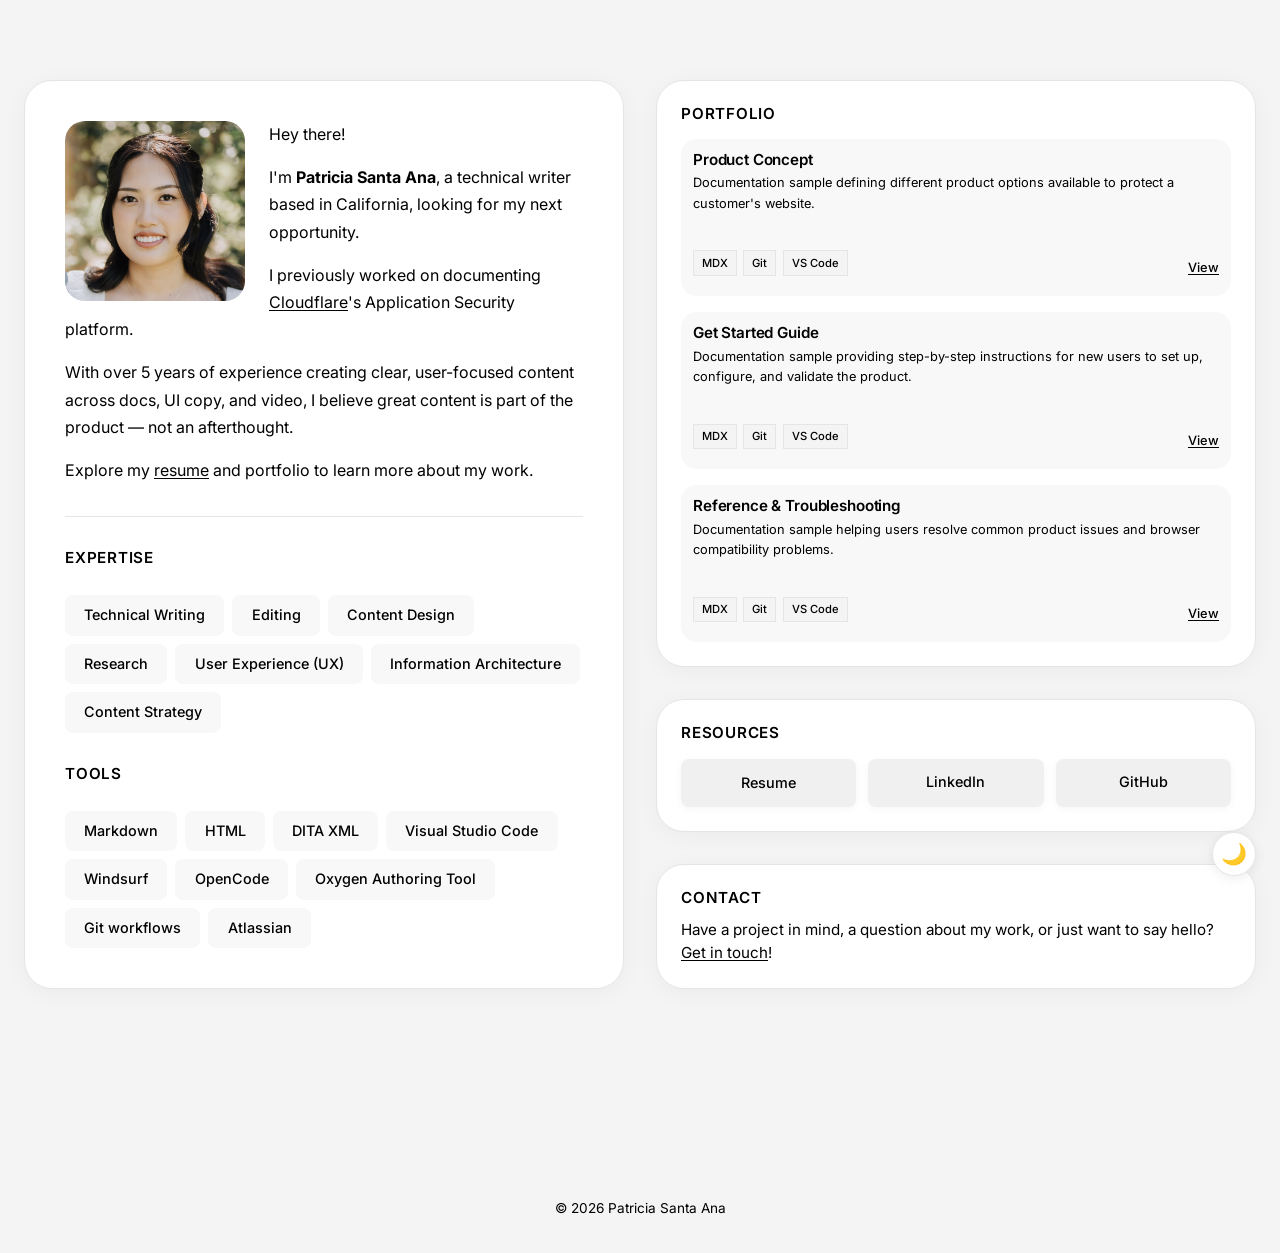
==== index.html @ 557c1bec "fixes 7/6/26" ====
<!DOCTYPE html>
<html lang="en">
<head>
  <meta charset="UTF-8">
  <meta name="viewport" content="width=device-width, initial-scale=1.0">
  <title>Patricia Santa Ana — Portfolio</title>
  <link rel="icon" type="image/png" href="favicon.png">
  <link rel="stylesheet" href="css/style.css">
</head>
<body>

  <button id="theme-toggle" class="theme-toggle" aria-label="Toggle dark mode"><span class="theme-toggle-icon">&#x23FE;</span></button>

  <section id="about" class="section">
    <div class="container">
      <div class="split-layout">
        <div class="split-left">
          <div class="bubble">
            <div class="about-photo">
            <img src="assets/Patricia%20Headshot.jpg" alt="Patricia Santa Ana">
          </div>
          <div class="about-text">
            <p>
              Hey there!
            </p> 
            <p>
              I'm <strong>Patricia Santa Ana</strong>, a technical writer based in California, looking for my next opportunity.
            </p>
            <p>
              I previously worked on documenting <a href="https://developers.cloudflare.com/" target="_blank" class="fade-link">Cloudflare</a>'s Application Security platform.
            </p>
            <p>
              With over 5 years of experience creating clear, user-focused content across docs, UI copy, and video, I believe great content is part of the product — not an afterthought.
            </p>
            <p>
              Explore my <button type="button" class="btn-text fade-link" id="resume-text-btn">resume</button> and portfolio to learn more about my work.
            </p>
            <hr style="border: none; border-top: 1px solid var(--color-border); margin: 2rem 0;">
            <div class="skills-area">
            <h4 class="section-label" style="margin-bottom: 0.25rem;">Expertise</h4>
            <ul class="skills-list">
              <li>Technical Writing</li>
              <li>Editing</li>
              <li>Content Design</li>
              <li>Research</li>
              <li>User Experience (UX)</li>
              <li>Information Architecture</li>
              <li>Content Strategy</li>
            </ul>
            <h4 class="section-label" style="margin-top: 2rem; margin-bottom: 0.25rem;">Tools</h4>
            <ul class="skills-list">
              <li>Markdown</li>
              <li>HTML</li>
              <li>DITA XML</li>
              <li>Visual Studio Code</li>
              <li>Windsurf</li>
              <li>OpenCode</li>
              <li>Oxygen Authoring Tool</li>
              <li>Git workflows</li>
              <li>Atlassian</li>
            </ul>
            </div>
          </div>
          </div>

        </div>
        <div class="split-right">
          <div class="bubble">
            <h4 class="section-label" style="margin-bottom: 1rem;">Portfolio</h4>
            <div class="projects-grid">
              <div class="project-card">
                <h3>Product Concept</h3>
                <p>Documentation sample defining different product options available to protect a customer's website.</p>
                <div class="project-card-footer">
                  <ul class="project-tags">
                    <li>MDX</li>
                    <li>Git</li>
                    <li>VS Code</li>
                  </ul>
                  <div class="project-links">
                    <a href="#" class="project-view" data-project="product-concept">View</a>
                  </div>
                </div>
              </div>
              <div class="project-card">
                <h3>Get Started Guide</h3>
                <p>Documentation sample providing step-by-step instructions for new users to set up, configure, and validate the product.</p>
                <div class="project-card-footer">
                  <ul class="project-tags">
                    <li>MDX</li>
                    <li>Git</li>
                    <li>VS Code</li>
                  </ul>
                  <div class="project-links">
                    <a href="#" class="project-view" data-project="get-started-guide">View</a>
                  </div>
                </div>
              </div>
              <div class="project-card">
                <h3>Reference &amp; Troubleshooting</h3>
                <p>Documentation sample helping users resolve common product issues and browser compatibility problems.</p>
                <div class="project-card-footer">
                  <ul class="project-tags">
                    <li>MDX</li>
                    <li>Git</li>
                    <li>VS Code</li>
                  </ul>
                  <div class="project-links">
                    <a href="#" class="project-view" data-project="reference-troubleshooting">View</a>
                  </div>
                </div>
              </div>
            </div>
          </div>

          <div class="bubble bubble-sm">
            <h4 class="section-label" style="margin-bottom: 1rem;">Resources</h4>
            <div class="split-left-actions">
              <button class="btn btn-primary" id="resume-btn">Resume</button>
              <a href="https://linkedin.com/in/plsantaana" target="_blank" class="btn btn-primary">LinkedIn</a>
              <a href="https://github.com/plsantaana" target="_blank" class="btn btn-primary">GitHub</a>
            </div>
          </div>
          <div class="bubble bubble-sm">
            <h4 class="section-label" style="margin-bottom: 0.75rem;">Contact</h4>
            <p style="margin: 0; font-size: 0.95rem; line-height: 1.5;">
              Have a project in mind, a question about my work, or just want to say hello?
              <a href="mailto:plsantaana.portfolio@gmail.com" class="fade-link" style="color: var(--color-accent); font-size: 0.95rem;">Get in touch</a>!
            </p>
          </div>
        </div>
      </div>
    </div>
  </section>

  <!-- Resume Modal -->
  <div class="modal-overlay" id="resume-modal">
    <div class="modal">
      <button class="modal-close" id="modal-close">&times;</button>
      <div class="resume-header">
        <h1>Patricia Santa Ana</h1>
        <p class="title">Technical Writer, Content Designer, Knowledge Architect</p>
      </div>

      <div class="resume-section">
        <h2>Experience</h2>
        <div class="resume-item">
          <div class="resume-item-header">
            <h3>Technical Writer</h3>
            <span class="date">04/2022 – 05/2026</span>
          </div>
          <p class="subtitle">Cloudflare, Inc. &middot; San Francisco, CA</p>
          <ul>
            <li>Grew documentation pageviews by 107% to an average of 2,500 unique daily visitors by owning end-to-end documentation strategy for Application Security: Threat Detection products, conducting user research, analyzing performance data, creating 70+ new feature pages, and restructuring 50+ existing articles to surface content based on user state and product context.</li>
            <li>Reduced open support tickets and improved product sentiment by 25% by designing and shipping embedded video tutorials in documentation pages and the product dashboard, and by translating complex product and system concepts into clear, accurate documentation.</li>
            <li>Aligned content strategy across 10 product teams in an agile, AI-first environment by partnering with product managers, systems engineers, solutions engineers, content designers, and support staff to publish and maintain user interface copy, customer-facing developer documentation, knowledge base articles, and feature blog posts.</li>
            <li>Maintained documentation quality and community responsiveness across the full content lifecycle by enforcing editorial style guide standards, making end-to-end structural decisions, and resolving 100+ open issues per year through structured triage of external contributions from the customer community.</li>
          </ul>
        </div>
        <div class="resume-item">
          <div class="resume-item-header">
            <h3>Technical Writing Intern</h3>
            <span class="date">08/2021 – 01/2022</span>
          </div>
          <p class="subtitle">National Aeronautics and Space Administration (NASA) &middot; Washington, D.C.</p>
          <ul>
            <li>Produced 5 interface control documents covering meeting room systems, including laptop connection, HDMI setup, and projector configuration, by conducting hands-on system testing and interviewing IT staff to ensure technical accuracy for federal employees.</li>
            <li>Accelerated NASA CIO reorganization timelines by contributing to the management plan and partnering with Quality Management teams to migrate reference materials from physical to digital formats.</li>
          </ul>
        </div>
        <div class="resume-item">
          <div class="resume-item-header">
            <h3>Technical Writing Intern</h3>
            <span class="date">06/2021 – 08/2021</span>
          </div>
          <p class="subtitle">Tesla, Inc. &middot; Palo Alto, CA</p>
          <ul>
            <li>Reduced field support contacts for on-site installation teams by authoring DITA-structured Powerwall installation manuals for end-users across Europe, Africa, and Asia-Pacific&ndash;interviewing 3 field experts whose feedback surfaced accuracy gaps and enabled teams to self-serve documentation while on-site.</li>
            <li>Improved Powerwall documentation usability by conducting structured usability testing and implementing targeted revisions based on findings.</li>
          </ul>
        </div>
      </div>

      <div class="resume-section">
        <h2>Education</h2>
        <div class="resume-item">
          <div class="resume-item-header">
            <h3>Bachelor of Arts in English</h3>
            <span class="date">2017 – 2021</span>
          </div>
          <p class="subtitle">California State University, Long Beach</p>
          <p>Dual concentration degree in Rhetoric &amp; Composition and Creative Writing</p>
          <p>Certificate in Professional &amp; Technical Writing</p>
        </div>
      </div>

      <div class="resume-section">
        <h2>Projects</h2>
        <div class="resume-item">
          <div class="resume-item-header">
            <h3>Product Content Experience Summer Internship Program</h3>
          </div>
          <ul>
            <li>Launched and scaled a technical writing internship program, resulting in 20+ published tutorials across 3 months by collaborating with 3 product teams to design capstone projects, screening 600+ applicants, leading interview panels, and providing hands-on mentorship and editorial feedback.</li>
          </ul>
        </div>
        <div class="resume-item">
          <div class="resume-item-header">
            <h3>Internal AI Prompt Library</h3>
          </div>
          <ul>
            <li>Accelerated AI adoption among non-technical staff by building an internal prompt library of 20+ ready-to-use prompts spanning use cases from developer-focused documentation pages to email response templates to equip teams with practical starting points to streamline their workflows without prior AI experience.</li>
          </ul>
        </div>
      </div>

      <div class="resume-section">
        <h2>Skills</h2>
        <ul class="skills-list">
          <li>Markdown</li>
          <li>HTML</li>
          <li>DITA XML</li>
          <li>Visual Studio Code</li>
          <li>Windsurf</li>
          <li>Oxygen Authoring Tool</li>
          <li>Atlassian</li>
          <li>Amplitude</li>
          <li>Git</li>
          <li>OpenCode</li>
          <li>Figma</li>
        </ul>
      </div>

      <div class="resume-section">
        <h2>Honors</h2>
        <div class="resume-item">
        <ul>
          <li>Magna Cum Laude</li>
          <li>Phi Beta Kappa</li>
          <li>President&rsquo;s Honor List</li>
          <li>Exceptional Student Achievement Award</li>
        </ul>
        </div>
      </div>
    </div>

    <div class="resume-download">
      <a href="assets/Patricia_SantaAna_Resume_2026.pdf" class="btn btn-primary" target="_blank" download>Download Resume (PDF)</a>
    </div>
  </div>

  <!-- Project Modal -->
  <div class="modal-overlay" id="project-modal">
    <div class="modal">
      <button class="modal-close" id="project-modal-close">&times;</button>
      <div id="project-modal-content"></div>
    </div>
  </div>

  <footer class="footer">
    <div class="container">
      <p>&copy; 2026 Patricia Santa Ana</p>
    </div>
  </footer>

  <script src="js/main.js"></script>
</body>
</html>
---- css/style.css ----
@import url('https://fonts.googleapis.com/css2?family=Inter:wght@300;400;500;600&display=swap');

:root {
  --font-header: 'Inter', -apple-system, BlinkMacSystemFont, 'Segoe UI', Roboto, sans-serif;
  --font-body: 'Inter', -apple-system, BlinkMacSystemFont, 'Segoe UI', Roboto, sans-serif;
  --color-bg: #f4f4f4;
  --color-text: #000000;
  --color-text-muted: #000000;
  --color-accent: #000000;
  --color-border: #e5e5e5;
  --color-card-bg: #f8f8f8;
  --max-width: 1280px;
}

*, *::before, *::after {
  margin: 0;
  padding: 0;
  box-sizing: border-box;
}

html {
  scroll-behavior: smooth;
}

body {
  font-family: var(--font-body);
  font-weight: 400;
  font-size: 16px;
  line-height: 1.7;
  color: var(--color-text);
  background: var(--color-bg);
  -webkit-font-smoothing: antialiased;
}

h1, h2, h3, h4 {
  font-family: var(--font-header);
  font-weight: 600;
  line-height: 1.2;
  letter-spacing: -0.01em;
}

h1 { font-size: clamp(2.5rem, 5vw, 4rem); }
h2 { font-size: clamp(1.75rem, 3vw, 2.5rem); margin-bottom: 1.5rem; }
h3 { font-size: 1.25rem; margin-bottom: 0.5rem; }

a {
  color: inherit;
  text-decoration: none;
}

a:not(.btn) {
  text-decoration: underline;
  text-underline-offset: 2px;
}

.fade-link {
  transition: opacity 0.3s ease;
}

.fade-link:hover {
  opacity: 0.2;
}

.btn-text {
  background: none;
  border: none;
  padding: 0;
  font: inherit;
  color: inherit;
  cursor: pointer;
  text-decoration: underline;
  text-underline-offset: 2px;
}

img {
  max-width: 100%;
  display: block;
}

.container {
  max-width: var(--max-width);
  margin: 0 auto;
  padding: 0 1.5rem;
}

.section {
  padding: 5rem 0;
}

.btn {
  display: inline-block;
  padding: 0.75rem 2rem;
  font-family: var(--font-body);
  font-size: 0.9rem;
  font-weight: 500;
  border: none;
  border-radius: 8px;
  cursor: pointer;
  transition: all 0.2s ease;
  text-align: center;
}

.btn-primary {
  background: #f0f0f0;
  color: var(--color-text);
  box-shadow: 0 2px 8px rgba(0, 0, 0, 0.04);
}

.btn-primary:hover {
  background: #e5e5e5;
  box-shadow: 0 4px 12px rgba(0, 0, 0, 0.08);
}

/* Split layout (about + projects side by side) */
.split-layout {
  display: grid;
  grid-template-columns: 1fr 1fr;
  gap: 2rem;
}

.split-right .bubble:first-child {
  display: flex;
  flex-direction: column;
  flex: 1;
  margin-bottom: 0;
  padding: 1.5rem;
}
.split-right .bubble:first-child .project-card {
  display: flex;
  flex-direction: column;
}

.split-right .bubble:first-child .project-card p {
  flex: 1;
}

.bubble {
  background: #ffffff;
  border: 1px solid var(--color-border);
  border-radius: 28px;
  padding: 2.5rem;
  box-shadow: 0 4px 24px rgba(0, 0, 0, 0.04);
}

.split-left {
  display: flex;
  flex-direction: column;
  gap: 2rem;
}

.skills-area {
  flex: 1;
  display: flex;
  flex-direction: column;
  justify-content: space-evenly;
}

.skills-area .skills-list {
  display: flex;
  flex-wrap: wrap;
  gap: 0.5rem;
  list-style: none;
}

.skills-area .skills-list li {
  background: var(--color-card-bg);
  padding: 0.5rem 1.2rem;
  font-size: 0.9rem;
  font-weight: 500;
  border-radius: 8px;
}

.section-label {
  font-size: 0.95rem;
  text-transform: uppercase;
  letter-spacing: 0.05em;
  color: var(--color-text);
}

.bubble-sm {
  padding: 1.5rem;
}

.split-left-actions {
  display: flex;
  gap: 0.75rem;
}

.split-left-actions .btn {
  flex: 1;
  padding: 0.75rem 1rem;
  height: 48px;
  display: inline-flex;
  align-items: center;
  justify-content: center;
}

.split-right {
  display: flex;
  flex-direction: column;
  gap: 2rem;
  flex: 1;
}

.split-right .projects-grid {
  grid-template-columns: 1fr;
  gap: 1rem;
  flex: 1;
  grid-auto-rows: 1fr;
}

.split-right .project-card {
  padding: 0.75rem;
  background: var(--color-card-bg);
  border: none;
  border-radius: 16px;
}

.split-right .project-card:hover {
  transform: translateY(-2px);
  box-shadow: 0 4px 12px rgba(0, 0, 0, 0.06);
}

.split-right .project-card h3 {
  font-size: 0.95rem;
  margin-bottom: 0.25rem;
}

.split-right .project-card p {
  font-size: 0.8rem;
  margin-bottom: 0.5rem;
}

.split-right .project-tags {
  margin-bottom: 0.5rem;
}

.split-right .project-tags li {
  font-size: 0.7rem;
  padding: 0.15rem 0.5rem;
}

.split-right .project-links a {
  font-size: 0.8rem;
}

/* About */
.about-photo {
  float: left;
  width: 180px;
  margin-right: 1.5rem;
  margin-bottom: 0.5rem;
  border-radius: 20px;
  overflow: hidden;
}

.about-photo img {
  width: 100%;
  display: block;
}

.about-text p {
  font-size: 1rem;
  margin-bottom: 1rem;
  color: var(--color-text);
}

.skills-list {
  display: flex;
  flex-wrap: wrap;
  gap: 0.5rem;
  margin-top: 1.5rem;
  list-style: none;
}

.skills-list li {
  background: var(--color-card-bg);
  padding: 0.35rem 0.9rem;
  font-size: 0.85rem;
  font-weight: 500;
  border-radius: 6px;
}

/* Projects */
.projects-grid {
  display: grid;
  grid-template-columns: repeat(auto-fit, minmax(340px, 1fr));
  gap: 1.75rem;
}

.project-card {
  background: var(--color-card-bg);
  border: 1px solid var(--color-border);
  padding: 2.25rem;
  transition: transform 0.2s ease, box-shadow 0.2s ease;
}

.project-card p {
  font-size: 0.95rem;
  color: var(--color-text-muted);
  margin-bottom: 1rem;
  line-height: 1.6;
}

.project-tags {
  display: flex;
  flex-wrap: wrap;
  gap: 0.4rem;
  margin-bottom: 1.25rem;
  list-style: none;
}

.project-tags li {
  font-size: 0.75rem;
  font-weight: 500;
  padding: 0.25rem 0.65rem;
  background: var(--color-bg);
  border: 1px solid var(--color-border);
}

.project-links {
  display: flex;
  gap: 1rem;
}

.project-card-footer {
  display: flex;
  justify-content: space-between;
  align-items: center;
  margin-top: auto;
}

.project-links a {
  font-size: 0.85rem;
  font-weight: 500;
  text-decoration: underline;
  text-underline-offset: 2px;
  transition: opacity 0.3s ease;
}

.project-links a:hover {
  opacity: 0.2;
}

/* Resume */
.resume-header {
  text-align: center;
  margin-bottom: 0.5rem;
  padding: 1.5rem 0 0.5rem;
}

.resume-header h1 {
  margin-bottom: 0.25rem;
  white-space: nowrap;
  font-size: clamp(1.5rem, 4vw, 3rem);
}

.resume-header .title {
  color: var(--color-text-muted);
  font-size: 1.1rem;
  margin-bottom: 1rem;
}

.resume-section {
  margin-bottom: 2.5rem;
}

.resume-section h2 {
  font-size: 1.25rem;
  margin-bottom: 1.25rem;
  padding-bottom: 0.5rem;
  border-bottom: 1px solid var(--color-border);
}

.resume-item {
  margin-bottom: 1.5rem;
}

.resume-item-header {
  display: flex;
  justify-content: space-between;
  align-items: baseline;
  flex-wrap: wrap;
  gap: 0.5rem;
  margin-bottom: 0.25rem;
}

.resume-item-header h3 {
  font-size: 1.05rem;
  margin-bottom: 0;
}

.resume-item-header .date {
  font-size: 0.85rem;
  color: var(--color-text-muted);
  font-weight: 400;
}

.resume-item .subtitle {
  font-size: 0.9rem;
  color: var(--color-text-muted);
  font-weight: 500;
  margin-bottom: 0.5rem;
}

.resume-item p,
.resume-item ul {
  font-size: 0.9rem;
  color: var(--color-text-muted);
  line-height: 1.7;
}

.resume-item ul {
  list-style: none;
  padding-left: 0;
}

.resume-item ul li {
  position: relative;
  padding-left: 1.2rem;
  margin-bottom: 0.3rem;
}

.resume-item ul li::before {
  content: '—';
  position: absolute;
  left: 0;
}

.resume-download {
  text-align: center;
  max-width: var(--max-width);
  margin: -1rem auto 0;
  padding: 1rem 1.5rem;
}

.resume-download .btn-primary {
  border: 1px solid var(--color-border);
}

/* Footer */
.footer {
  padding: 8rem 0 2rem;
  text-align: center;
}

.footer p {
  font-size: 0.85rem;
  color: var(--color-text-muted);
}

/* Modal */
.modal-overlay {
  display: none;
  position: fixed;
  inset: 0;
  background: rgba(0, 0, 0, 0.4);
  z-index: 200;
  overflow-y: auto;
  padding: 2rem 1.5rem 0;
}

.modal-overlay.open {
  display: block;
  animation: fadeIn 0.25s ease-out;
}

.modal-overlay.open .modal {
  animation: scaleIn 0.25s ease-out;
}

@keyframes fadeIn {
  from { opacity: 0; }
  to { opacity: 1; }
}

@keyframes scaleIn {
  from { opacity: 0; transform: scale(0.95); }
  to { opacity: 1; transform: scale(1); }
}

.modal {
  background: var(--color-bg);
  max-width: var(--max-width);
  margin: 2rem auto 1rem;
  padding: 3rem 3rem 1.5rem;
  border-radius: 28px;
  position: relative;
}

.modal-close {
  position: absolute;
  top: 1rem;
  right: 1rem;
  background: none;
  border: none;
  font-size: 2rem;
  cursor: pointer;
  line-height: 1;
  color: var(--color-text-muted);
  padding: 0.25rem;
}

.modal-close:hover {
  color: var(--color-text);
}

body.modal-open {
  overflow: hidden;
}

/* Theme toggle */
.theme-toggle {
  position: fixed;
  bottom: 1.5rem;
  right: 1.5rem;
  z-index: 999;
  width: 44px;
  height: 44px;
  border: 1px solid var(--color-border);
  border-radius: 50%;
  background: #ffffff;
  color: var(--color-text);
  font-size: 1.3rem;
  cursor: pointer;
  display: flex;
  align-items: center;
  justify-content: center;
  box-shadow: 0 2px 12px rgba(0, 0, 0, 0.08);
  transition: background 0.2s, color 0.2s;
  perspective: 200px;
}

.theme-toggle:hover {
  background: #f0f0f0;
}

.theme-toggle-icon {
  display: inline-block;
  backface-visibility: hidden;
}

.theme-toggle-icon.flipping {
  animation: flip 0.3s ease;
}

@keyframes flip {
  0%   { transform: rotateY(0deg); }
  50%  { transform: rotateY(180deg); }
  100% { transform: rotateY(360deg); }
}

body.dark-mode .theme-toggle {
  background: #333333;
  color: #f0c040;
  border-color: #555555;
}

body.dark-mode .theme-toggle:hover {
  background: #444444;
}

@media (max-width: 768px) {
  .split-layout {
    grid-template-columns: 1fr;
    gap: 1.5rem;
  }

  .bubble {
    padding: 1.5rem;
  }

  .split-left {
    gap: 1.5rem;
  }

  .split-right {
    gap: 1.5rem;
  }

  .split-right .projects-grid {
    grid-template-columns: 1fr;
  }

  .about-photo {
    float: none;
    width: 200px;
    height: 200px;
    margin: 0 auto 1.5rem;
  }

  .about-photo img {
    width: 100%;
    height: 100%;
    object-fit: cover;
  }

  .resume-item-header {
    flex-direction: column;
    align-items: flex-start;
  }

  .modal {
    padding: 2rem 1.5rem;
    margin: 1rem auto;
  }
}

body.dark-mode {
  --color-bg: #121212;
  --color-text: #e0e0e0;
  --color-text-muted: #888888;
  --color-accent: #ffffff;
  --color-border: #333333;
  --color-card-bg: #2a2a2a;
}

body.dark-mode .bubble {
  background: #1e1e1e;
}

body.dark-mode .modal {
  background: #1e1e1e;
}

body.dark-mode .btn-primary {
  background: #333333;
}

body.dark-mode .btn-primary:hover {
  background: #444444;
}

body.dark-mode .modal-overlay {
  background: rgba(0, 0, 0, 0.7);
}

/* Project modal content */
.project-modal-body h2 {
  margin-bottom: 1rem;
}

.project-modal-body .project-detail {
  color: var(--color-text-muted);
  margin-bottom: 1rem;
  line-height: 1.7;
}

body.dark-mode .project-modal-body .project-detail,
body.dark-mode .project-modal-body .project-detail * {
  color: #ffffff !important;
}

body.dark-mode #resume-modal .resume-header h1,
body.dark-mode #resume-modal .title,
body.dark-mode #resume-modal .resume-section h2,
body.dark-mode #resume-modal .resume-item h3,
body.dark-mode #resume-modal .resume-item .subtitle,
body.dark-mode #resume-modal .resume-item .date,
body.dark-mode #resume-modal .resume-item p,
body.dark-mode #resume-modal .resume-item ul li {
  color: #ffffff !important;
}

.modal-mtab-content[data-mtab="markdown"] pre {
  white-space: pre-wrap;
  word-break: break-word;
}

/* Syntax highlighting for Markdown code blocks */
.hl-str { color: #ce9178; }
.hl-prop { color: #9cdcfe; }
.hl-op  { color: #d4d4d4; }
.hl-bullet { color: #b392f0; }
.hl-bold { color: #e0e0e0; font-weight: 600; }
.hl-head { color: #e06c75; }

/* Placeholder highlighting */
.placeholder {
  display: inline-block;
  padding: 0.08em 0.35em;
  border-radius: 4px;
  font-weight: 600;
  color: var(--color-text);
  background: rgba(0,0,0,0.06);
}

body.dark-mode .placeholder {
  background: rgba(255,255,255,0.1);
}
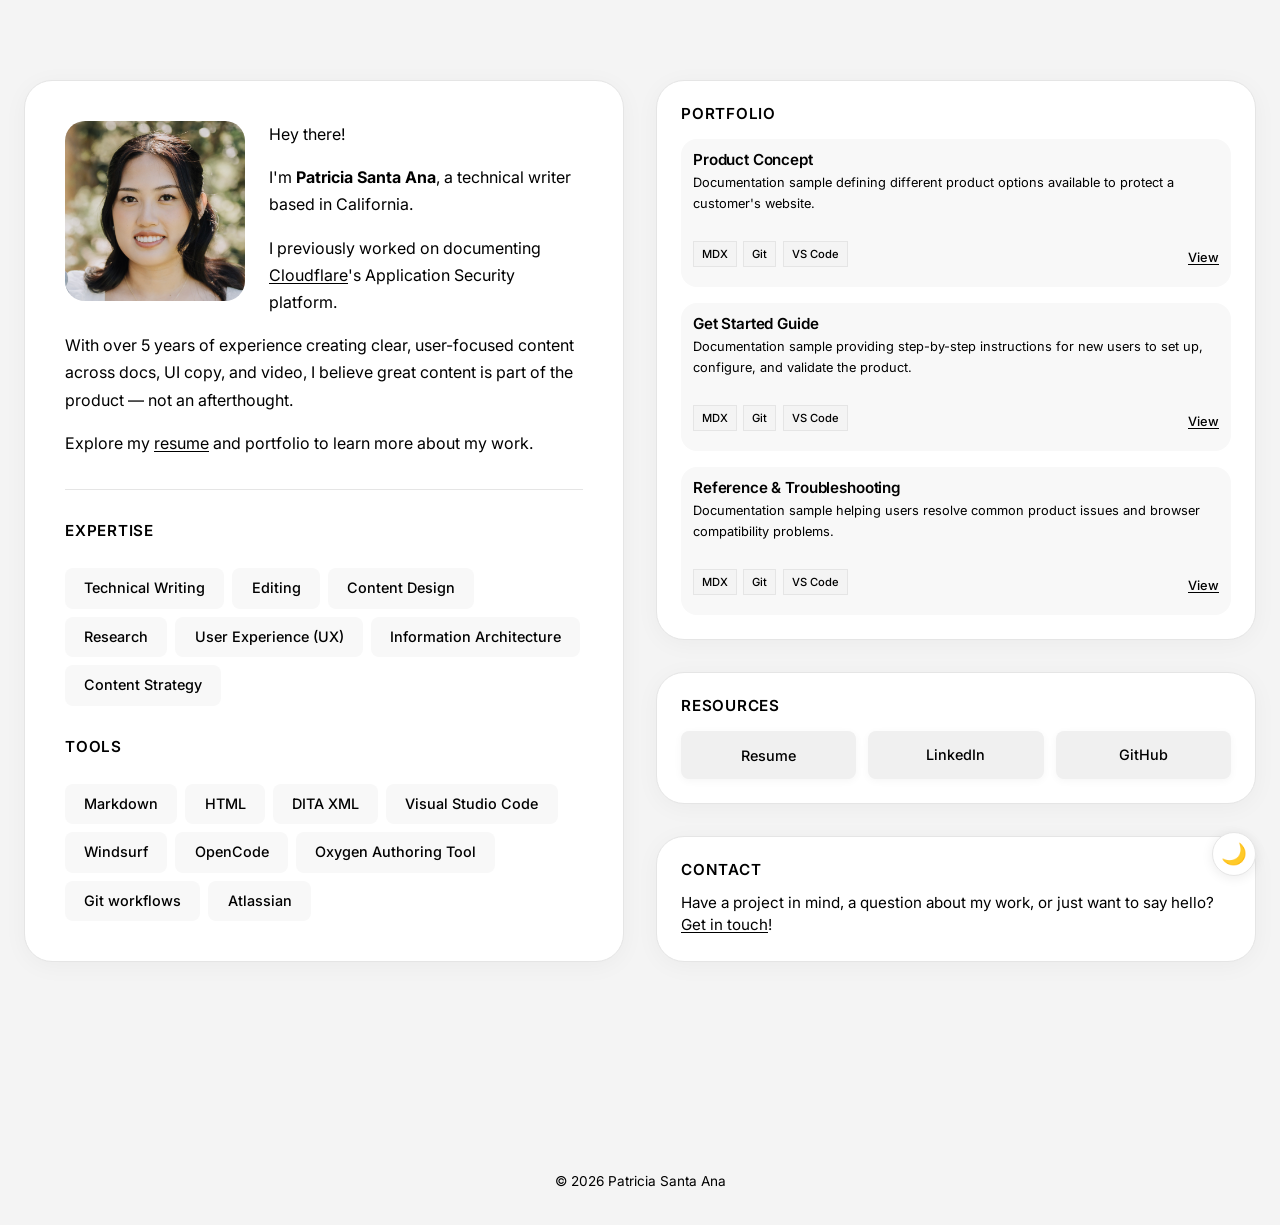
==== commit f835ca83: "formatting and rewording" ====
--- a/index.html
+++ b/index.html
@@ -24,7 +24,7 @@
               Hey there!
             </p> 
             <p>
-              I'm <strong>Patricia Santa Ana</strong>, a technical writer based in California, looking for my next opportunity.
+              I'm <strong>Patricia Santa Ana</strong>, a technical writer based in California.
             </p>
             <p>
               I previously worked on documenting <a href="https://developers.cloudflare.com/" target="_blank" class="fade-link">Cloudflare</a>'s Application Security platform.
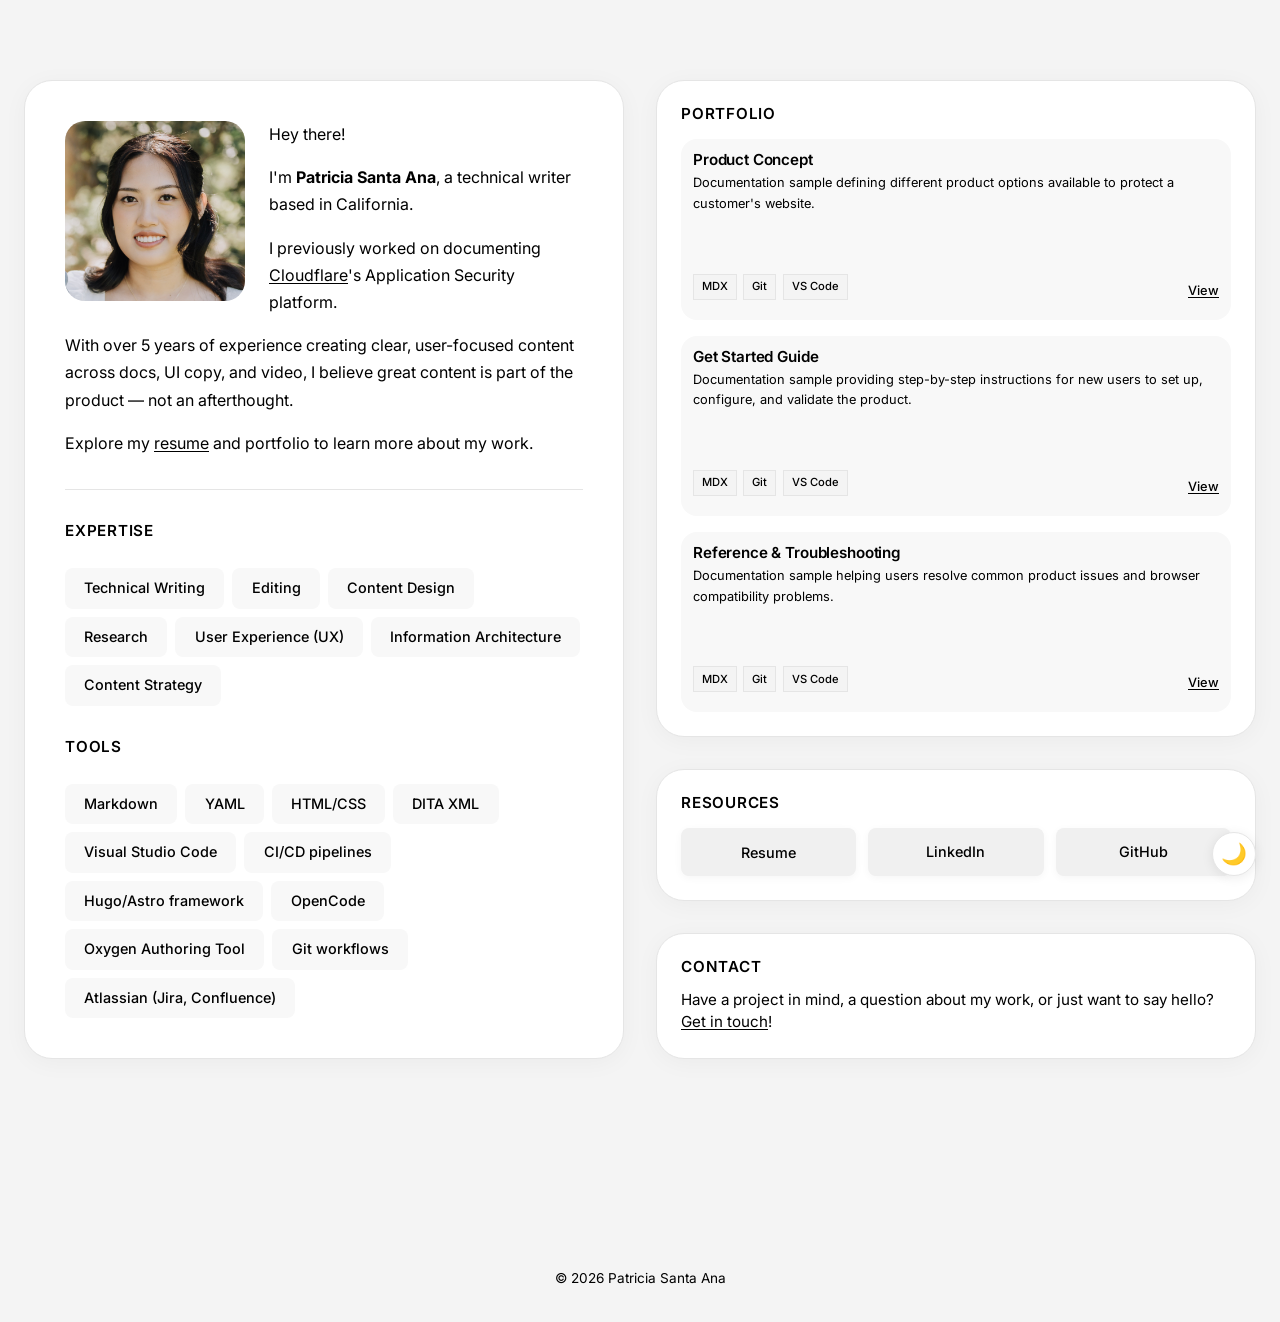
==== commit ac45560f: "skill edits" ====
--- a/index.html
+++ b/index.html
@@ -50,14 +50,16 @@
             <h4 class="section-label" style="margin-top: 2rem; margin-bottom: 0.25rem;">Tools</h4>
             <ul class="skills-list">
               <li>Markdown</li>
-              <li>HTML</li>
+              <li>YAML</li>
+              <li>HTML/CSS</li>
               <li>DITA XML</li>
               <li>Visual Studio Code</li>
-              <li>Windsurf</li>
+              <li>CI/CD pipelines</li>
+              <li>Hugo/Astro framework</li>
               <li>OpenCode</li>
               <li>Oxygen Authoring Tool</li>
               <li>Git workflows</li>
-              <li>Atlassian</li>
+              <li>Atlassian (Jira, Confluence)</li>
             </ul>
             </div>
           </div>
@@ -151,10 +153,10 @@
           </div>
           <p class="subtitle">Cloudflare, Inc. &middot; San Francisco, CA</p>
           <ul>
-            <li>Grew documentation pageviews by 107% to an average of 2,500 unique daily visitors by owning end-to-end documentation strategy for Application Security: Threat Detection products, conducting user research, analyzing performance data, creating 70+ new feature pages, and restructuring 50+ existing articles to surface content based on user state and product context.</li>
+            <li>Grew documentation pageviews by 110% to an average of 4,500 unique daily visitors by owning end-to-end documentation strategy for Application Security: Threat Detection products, conducting user research, analyzing performance data, creating 70+ new feature pages, and restructuring 50+ existing articles to surface content based on user state and product context.</li>
             <li>Reduced open support tickets and improved product sentiment by 25% by designing and shipping embedded video tutorials in documentation pages and the product dashboard, and by translating complex product and system concepts into clear, accurate documentation.</li>
             <li>Aligned content strategy across 10 product teams in an agile, AI-first environment by partnering with product managers, systems engineers, solutions engineers, content designers, and support staff to publish and maintain user interface copy, customer-facing developer documentation, knowledge base articles, and feature blog posts.</li>
-            <li>Maintained documentation quality and community responsiveness across the full content lifecycle by enforcing editorial style guide standards, making end-to-end structural decisions, and resolving 100+ open issues per year through structured triage of external contributions from the customer community.</li>
+            <li>Maintained documentation quality and community responsiveness across the full content lifecycle by implementing docs-as-code workflows, enforcing editorial style guide standards, making end-to-end structural decisions, and resolving 100+ open issues per year through structured triage of external contributions from the customer community</li>
           </ul>
         </div>
         <div class="resume-item">
@@ -218,16 +220,16 @@
         <h2>Skills</h2>
         <ul class="skills-list">
           <li>Markdown</li>
-          <li>HTML</li>
-          <li>DITA XML</li>
-          <li>Visual Studio Code</li>
-          <li>Windsurf</li>
-          <li>Oxygen Authoring Tool</li>
-          <li>Atlassian</li>
-          <li>Amplitude</li>
-          <li>Git</li>
-          <li>OpenCode</li>
-          <li>Figma</li>
+            <li>YAML</li>
+            <li>HTML/CSS</li>
+            <li>DITA XML</li>
+            <li>Visual Studio Code</li>
+            <li>CI/CD pipelines</li>
+            <li>Hugo/Astro framework</li>
+            <li>OpenCode</li>
+            <li>Oxygen Authoring Tool</li>
+            <li>Git workflows</li>
+            <li>Atlassian (Jira, Confluence)</li>
         </ul>
       </div>
 
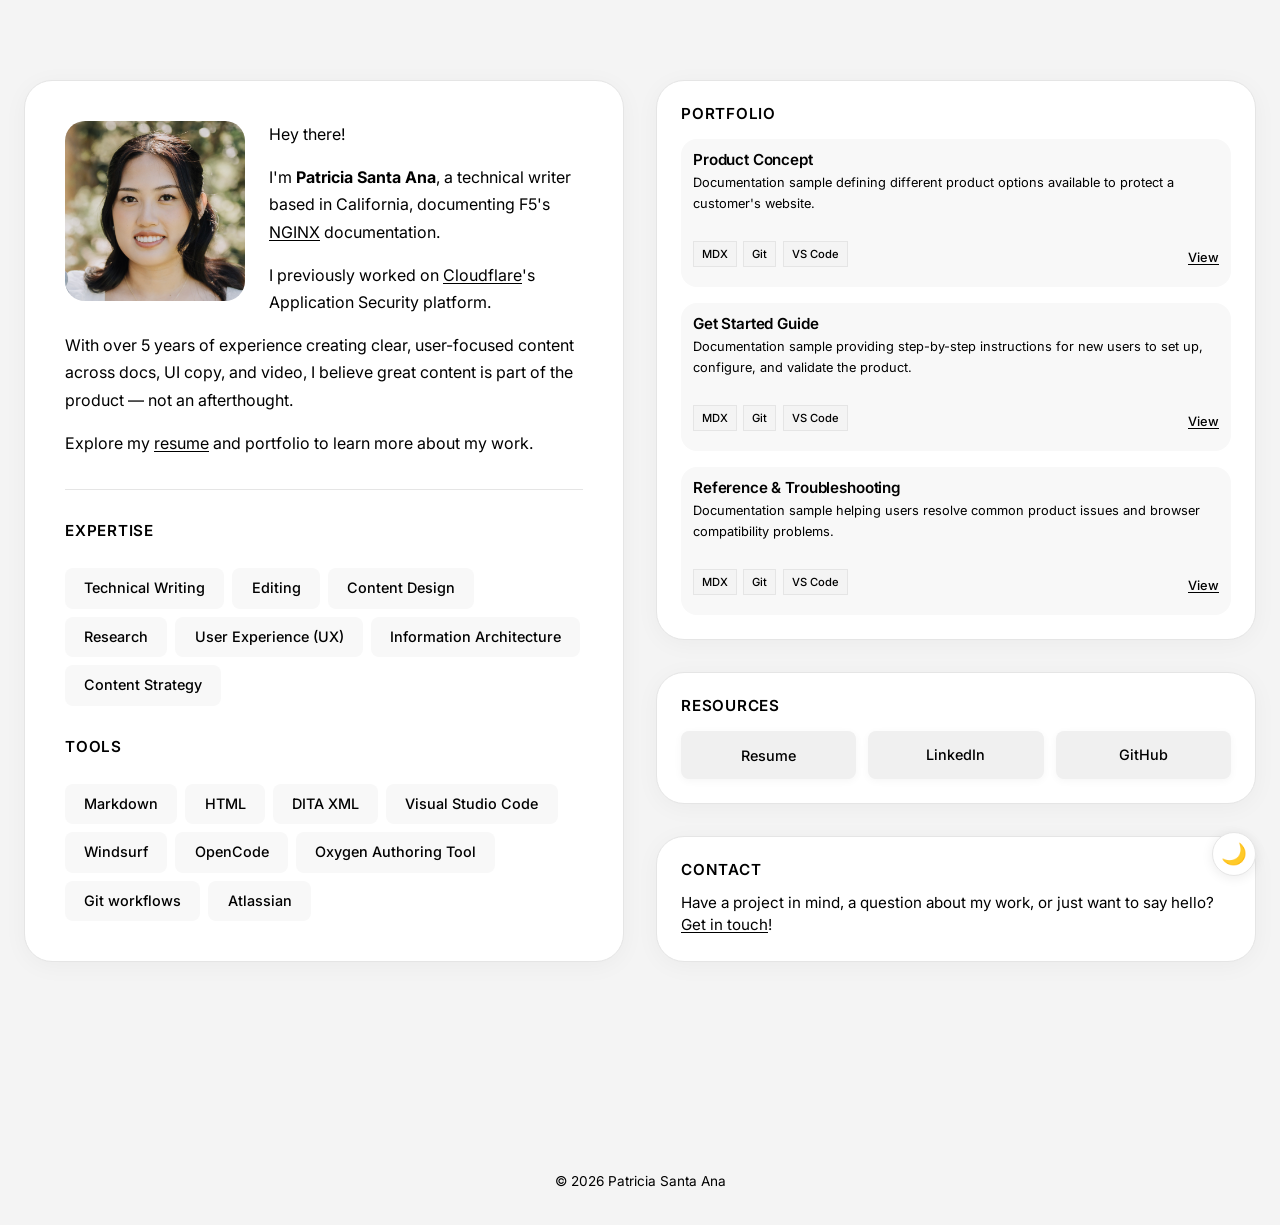
==== commit def9b195: "description" ====
--- a/index.html
+++ b/index.html
@@ -24,10 +24,10 @@
               Hey there!
             </p> 
             <p>
-              I'm <strong>Patricia Santa Ana</strong>, a technical writer based in California.
-            </p>
-            <p>
-              I previously worked on documenting <a href="https://developers.cloudflare.com/" target="_blank" class="fade-link">Cloudflare</a>'s Application Security platform.
+              I'm <strong>Patricia Santa Ana</strong>, a technical writer based in California, documenting F5's <a href="https://docs.nginx.com/" target="_blank" class="fade-link">NGINX</a> documentation.
+            </p>
+            <p>
+              I previously worked on <a href="https://developers.cloudflare.com/" target="_blank" class="fade-link">Cloudflare</a>'s Application Security platform.
             </p>
             <p>
               With over 5 years of experience creating clear, user-focused content across docs, UI copy, and video, I believe great content is part of the product — not an afterthought.
@@ -50,16 +50,14 @@
             <h4 class="section-label" style="margin-top: 2rem; margin-bottom: 0.25rem;">Tools</h4>
             <ul class="skills-list">
               <li>Markdown</li>
-              <li>YAML</li>
-              <li>HTML/CSS</li>
+              <li>HTML</li>
               <li>DITA XML</li>
               <li>Visual Studio Code</li>
-              <li>CI/CD pipelines</li>
-              <li>Hugo/Astro framework</li>
+              <li>Windsurf</li>
               <li>OpenCode</li>
               <li>Oxygen Authoring Tool</li>
               <li>Git workflows</li>
-              <li>Atlassian (Jira, Confluence)</li>
+              <li>Atlassian</li>
             </ul>
             </div>
           </div>
@@ -220,16 +218,16 @@
         <h2>Skills</h2>
         <ul class="skills-list">
           <li>Markdown</li>
-            <li>YAML</li>
-            <li>HTML/CSS</li>
-            <li>DITA XML</li>
-            <li>Visual Studio Code</li>
-            <li>CI/CD pipelines</li>
-            <li>Hugo/Astro framework</li>
-            <li>OpenCode</li>
-            <li>Oxygen Authoring Tool</li>
-            <li>Git workflows</li>
-            <li>Atlassian (Jira, Confluence)</li>
+          <li>HTML</li>
+          <li>DITA XML</li>
+          <li>Visual Studio Code</li>
+          <li>Windsurf</li>
+          <li>Oxygen Authoring Tool</li>
+          <li>Atlassian</li>
+          <li>Amplitude</li>
+          <li>Git</li>
+          <li>OpenCode</li>
+          <li>Figma</li>
         </ul>
       </div>
 
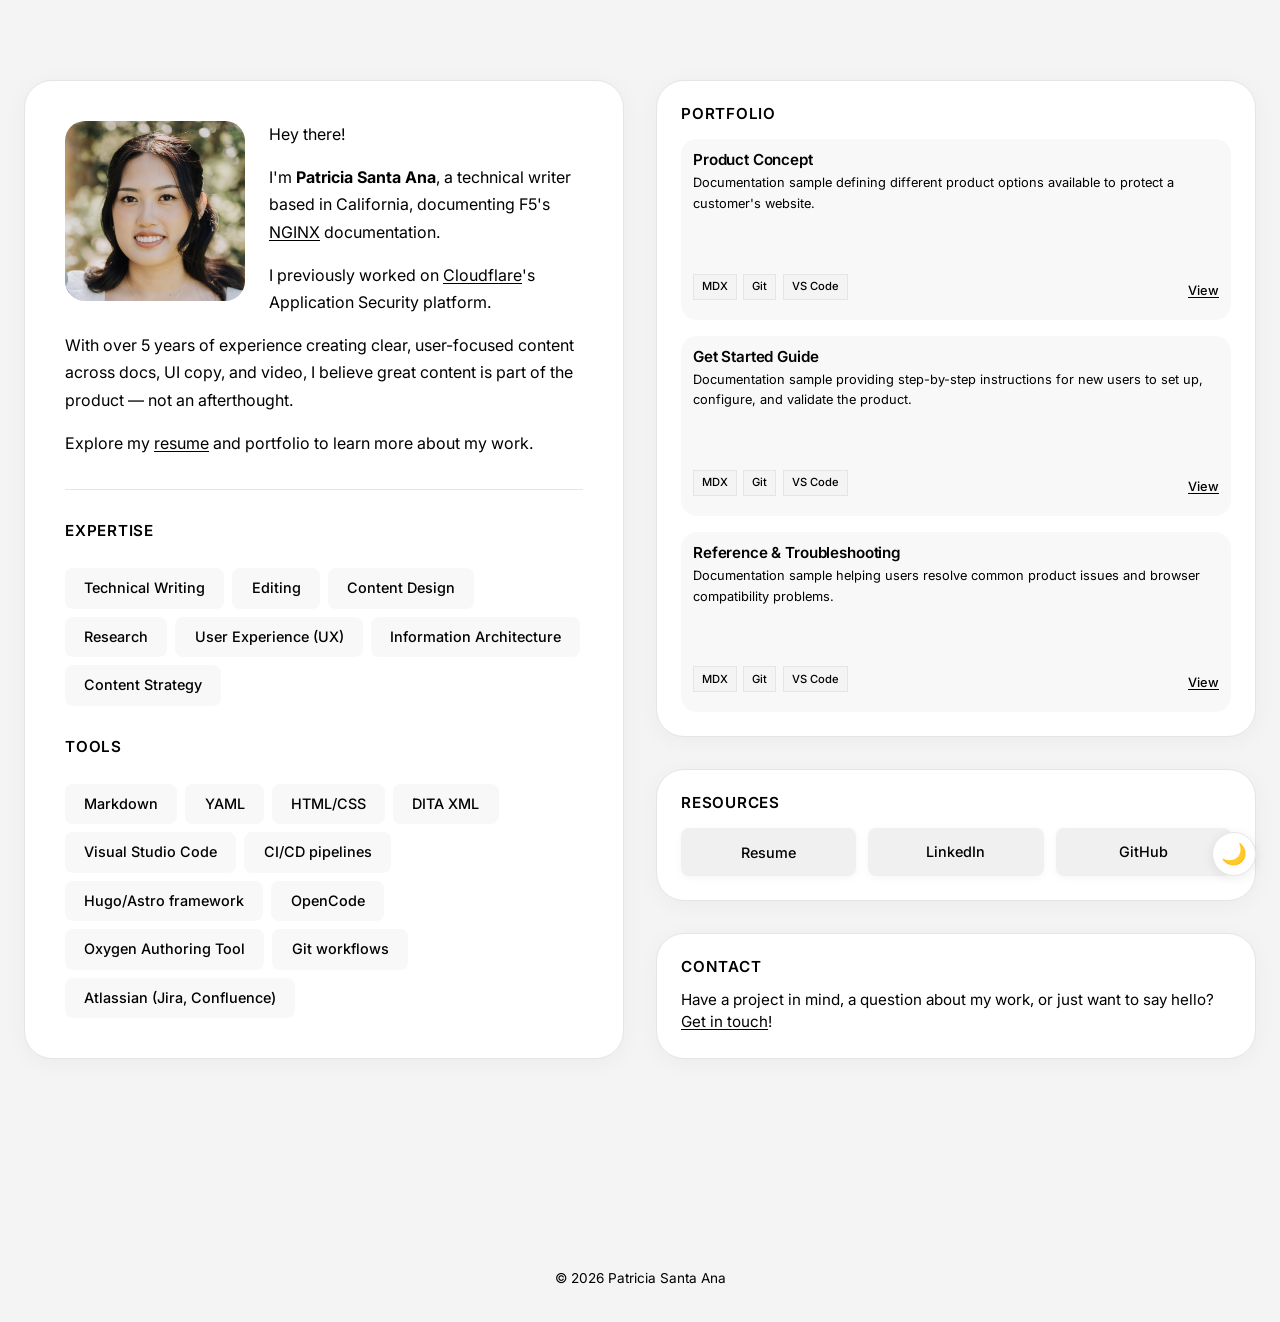
==== commit e0703516: "Merge branch 'main' of https://github.com/plsantaana/portfolio" ====
--- a/index.html
+++ b/index.html
@@ -50,14 +50,16 @@
             <h4 class="section-label" style="margin-top: 2rem; margin-bottom: 0.25rem;">Tools</h4>
             <ul class="skills-list">
               <li>Markdown</li>
-              <li>HTML</li>
+              <li>YAML</li>
+              <li>HTML/CSS</li>
               <li>DITA XML</li>
               <li>Visual Studio Code</li>
-              <li>Windsurf</li>
+              <li>CI/CD pipelines</li>
+              <li>Hugo/Astro framework</li>
               <li>OpenCode</li>
               <li>Oxygen Authoring Tool</li>
               <li>Git workflows</li>
-              <li>Atlassian</li>
+              <li>Atlassian (Jira, Confluence)</li>
             </ul>
             </div>
           </div>
@@ -151,10 +153,10 @@
           </div>
           <p class="subtitle">Cloudflare, Inc. &middot; San Francisco, CA</p>
           <ul>
-            <li>Grew documentation pageviews by 110% to an average of 4,500 unique daily visitors by owning end-to-end documentation strategy for Application Security: Threat Detection products, conducting user research, analyzing performance data, creating 70+ new feature pages, and restructuring 50+ existing articles to surface content based on user state and product context.</li>
-            <li>Reduced open support tickets and improved product sentiment by 25% by designing and shipping embedded video tutorials in documentation pages and the product dashboard, and by translating complex product and system concepts into clear, accurate documentation.</li>
-            <li>Aligned content strategy across 10 product teams in an agile, AI-first environment by partnering with product managers, systems engineers, solutions engineers, content designers, and support staff to publish and maintain user interface copy, customer-facing developer documentation, knowledge base articles, and feature blog posts.</li>
-            <li>Maintained documentation quality and community responsiveness across the full content lifecycle by implementing docs-as-code workflows, enforcing editorial style guide standards, making end-to-end structural decisions, and resolving 100+ open issues per year through structured triage of external contributions from the customer community</li>
+            <li>Grew documentation pageviews by 110% to an average of 4,500 unique daily visitors by owning end-to-end documentation strategy for Application Security: Threat Detection products, driving user research, analyzing performance data, and single-handedly creating 70+ new feature pages and restructuring 50+ existing articles to surface content based on user state and product context.</li>
+            <li>Reduced open support tickets and improved product sentiment by 25% by conceiving and leading an embedded video tutorial initiative from concept to launch, directing collaboration between the video production and product management teams, defining the content strategy, and translating complex product and system concepts into clear, accurate documentation.</li>
+            <li>Directed content strategy across 10 product teams in an agile, AI-first environment by setting editorial direction and publishing standards for user interface copy, customer-facing developer documentation, knowledge base articles, and feature blog posts, while partnering with product managers, systems engineers, solutions engineers, content designers, and support staff to execute.</li>
+            <li>Owned documentation quality and community responsiveness across the full content lifecycle by establishing docs-as-code workflows, enforcing editorial style guide standards, making end-to-end structural decisions, and resolving 100+ open issues per year through structured triage of external contributions from the customer community.</li>
           </ul>
         </div>
         <div class="resume-item">
@@ -164,8 +166,8 @@
           </div>
           <p class="subtitle">National Aeronautics and Space Administration (NASA) &middot; Washington, D.C.</p>
           <ul>
-            <li>Produced 5 interface control documents covering meeting room systems, including laptop connection, HDMI setup, and projector configuration, by conducting hands-on system testing and interviewing IT staff to ensure technical accuracy for federal employees.</li>
-            <li>Accelerated NASA CIO reorganization timelines by contributing to the management plan and partnering with Quality Management teams to migrate reference materials from physical to digital formats.</li>
+            <li>Produced 5 interface control documents for meeting room systems through hands-on system testing and IT staff interviews to ensure technical accuracy for federal employees.</li>
+            <li>Accelerated NASA CIO reorganization timelines by contributing to the management plan and partnering with Quality Management to migrate reference materials from physical to digital formats.</li>
           </ul>
         </div>
         <div class="resume-item">
@@ -175,8 +177,7 @@
           </div>
           <p class="subtitle">Tesla, Inc. &middot; Palo Alto, CA</p>
           <ul>
-            <li>Reduced field support contacts for on-site installation teams by authoring DITA-structured Powerwall installation manuals for end-users across Europe, Africa, and Asia-Pacific&ndash;interviewing 3 field experts whose feedback surfaced accuracy gaps and enabled teams to self-serve documentation while on-site.</li>
-            <li>Improved Powerwall documentation usability by conducting structured usability testing and implementing targeted revisions based on findings.</li>
+            <li>Reduced field support contacts and improved usability for Powerwall installation manuals across Europe, Africa, and Asia-Pacific by authoring DITA-structured documentation, conducting structured usability testing, and interviewing 3 field experts whose feedback surfaced accuracy gaps, enabling on-site teams to self-serve documentation while resolving install issues independently.</li>
           </ul>
         </div>
       </div>
@@ -218,16 +219,16 @@
         <h2>Skills</h2>
         <ul class="skills-list">
           <li>Markdown</li>
-          <li>HTML</li>
-          <li>DITA XML</li>
-          <li>Visual Studio Code</li>
-          <li>Windsurf</li>
-          <li>Oxygen Authoring Tool</li>
-          <li>Atlassian</li>
-          <li>Amplitude</li>
-          <li>Git</li>
-          <li>OpenCode</li>
-          <li>Figma</li>
+            <li>YAML</li>
+            <li>HTML/CSS</li>
+            <li>DITA XML</li>
+            <li>Visual Studio Code</li>
+            <li>CI/CD pipelines</li>
+            <li>Hugo/Astro framework</li>
+            <li>OpenCode</li>
+            <li>Oxygen Authoring Tool</li>
+            <li>Git workflows</li>
+            <li>Atlassian (Jira, Confluence)</li>
         </ul>
       </div>
 
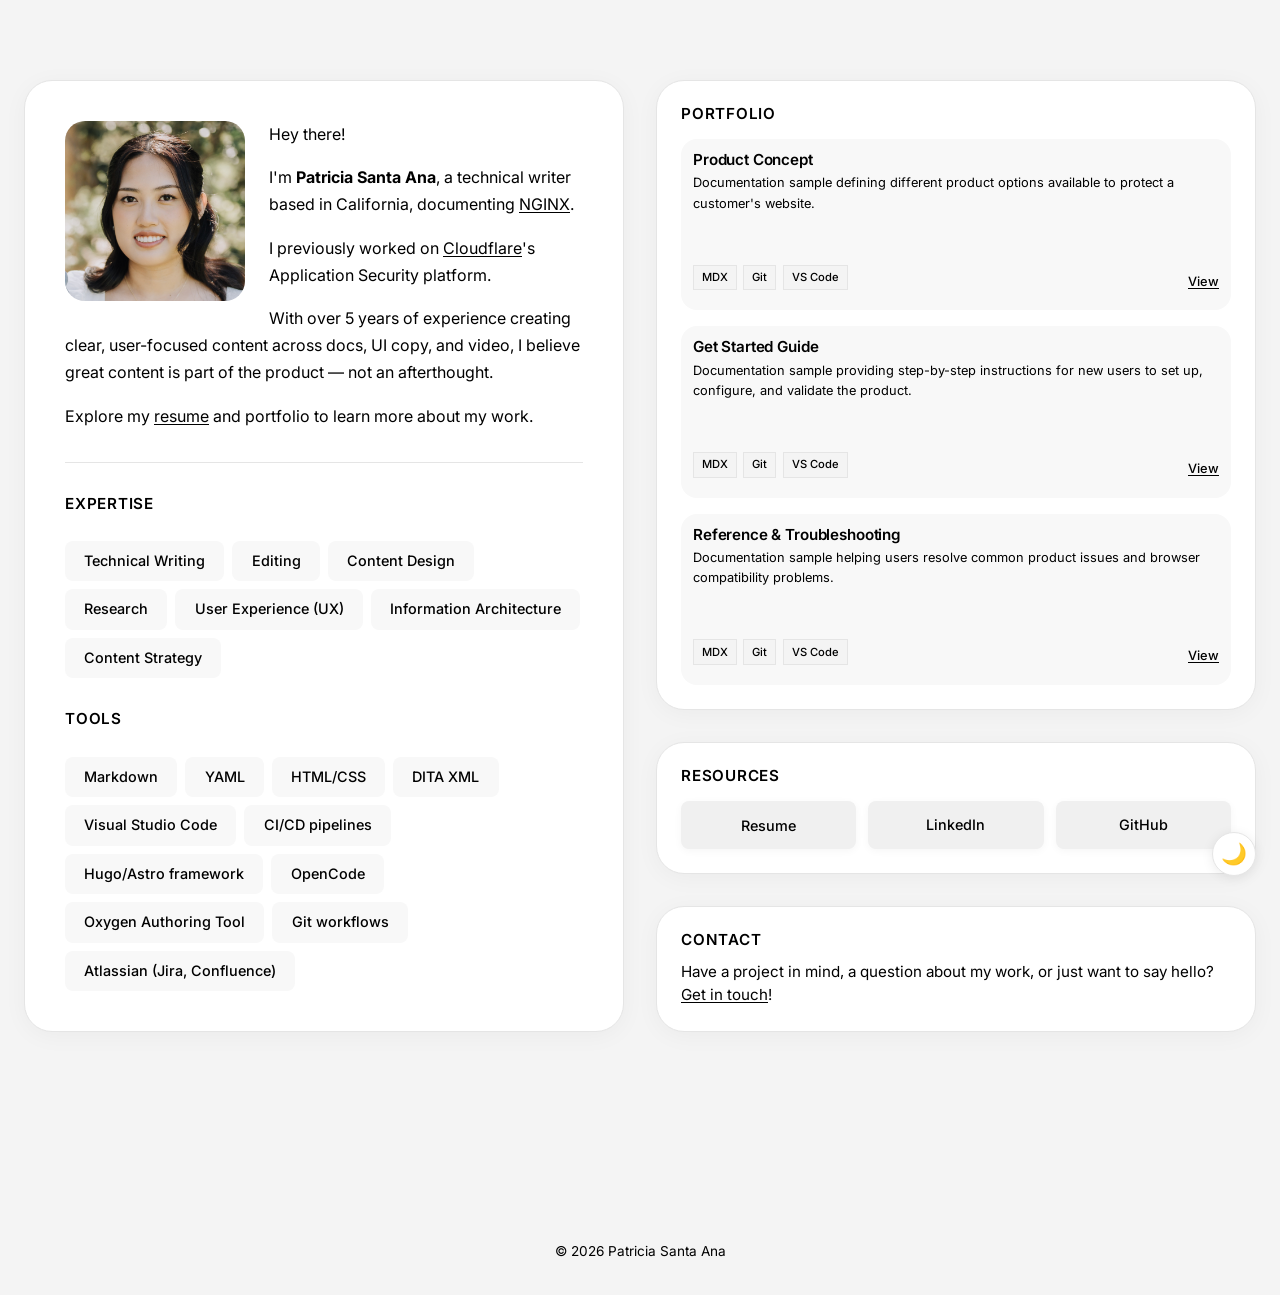
==== commit 0297aa47: "wording" ====
--- a/index.html
+++ b/index.html
@@ -24,7 +24,7 @@
               Hey there!
             </p> 
             <p>
-              I'm <strong>Patricia Santa Ana</strong>, a technical writer based in California, documenting F5's <a href="https://docs.nginx.com/" target="_blank" class="fade-link">NGINX</a> documentation.
+              I'm <strong>Patricia Santa Ana</strong>, a technical writer based in California, documenting <a href="https://docs.nginx.com/" target="_blank" class="fade-link">NGINX</a>.
             </p>
             <p>
               I previously worked on <a href="https://developers.cloudflare.com/" target="_blank" class="fade-link">Cloudflare</a>'s Application Security platform.
